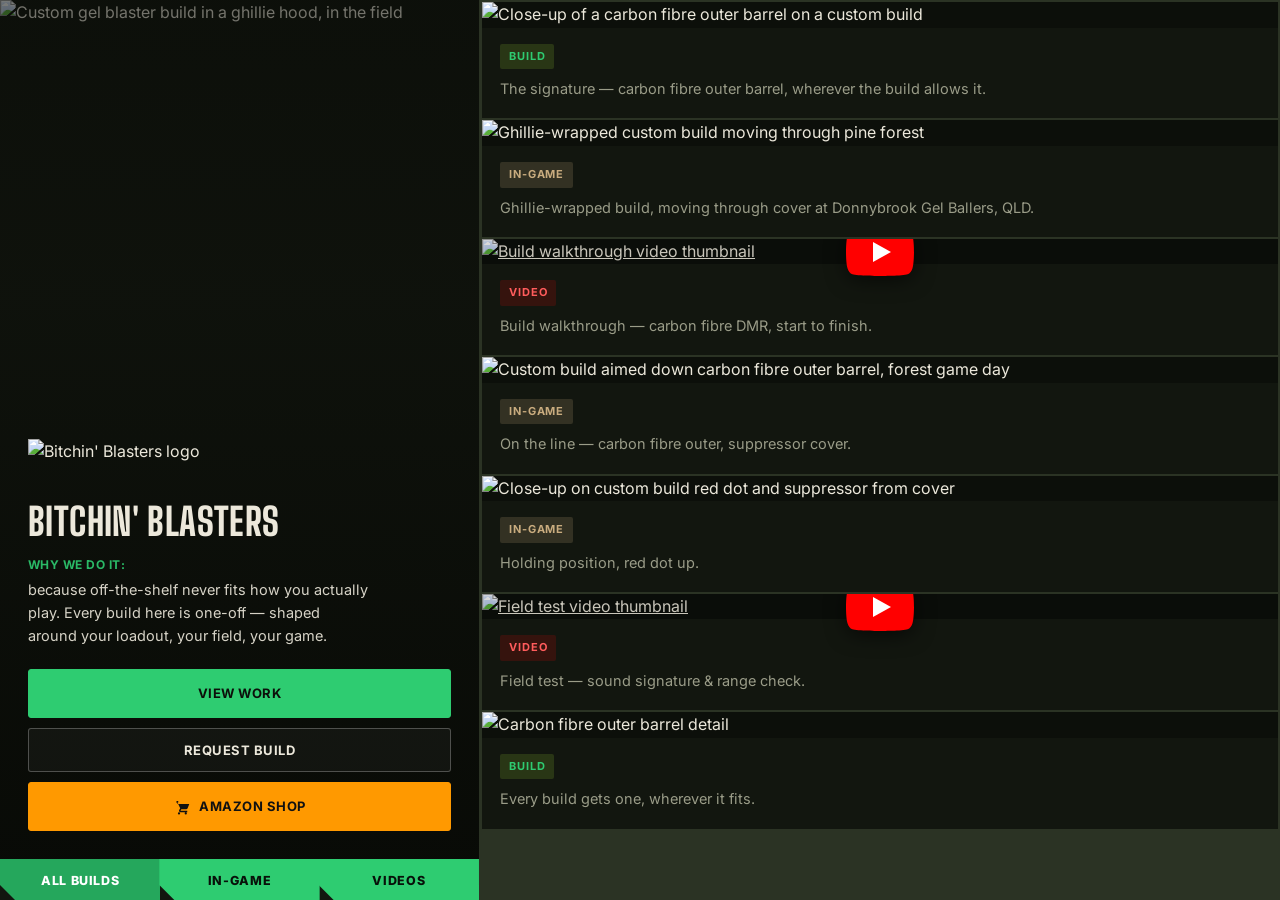
==== index.html @ 727acd62 "Initial commit: Bithchin' Blasters split-layout single-page site" ====
<!DOCTYPE html>
<html lang="en">
<head>
<meta charset="UTF-8">
<meta name="viewport" content="width=device-width, initial-scale=1.0">
<title>Bitchin' Blasters — Builds, In-Game &amp; Videos</title>
<meta name="description" content="Custom gel blaster builds, in-game shots, and videos from Bitchin' Blasters.">
<link rel="preconnect" href="https://fonts.googleapis.com">
<link rel="preconnect" href="https://fonts.gstatic.com" crossorigin>
<link href="https://fonts.googleapis.com/css2?family=Big+Shoulders+Display:wght@700;800&family=Inter:wght@400;500;600;700&display=swap" rel="stylesheet">
<link rel="stylesheet" href="styles.css">
</head>
<body>

<div class="app-shell">

  <!-- ===================== LEFT COLUMN (fixed/sticky) ===================== -->
  <aside class="hero-panel">

    <div class="hero-top">
      <img src="images/hero.jpg" alt="Custom gel blaster build in a ghillie hood, in the field" class="hero-bg">
      <div class="hero-overlay"></div>

      <div class="hero-content">
        <img src="images/logo.png" alt="Bitchin' Blasters logo" class="hero-logo">
        <h1>Bitchin' Blasters</h1>
        <p class="hero-blurb">
          <strong>Why we do it:</strong> because off-the-shelf never fits how you actually play.
          Every build here is one-off — shaped around your loadout, your field, your game.
        </p>

        <div class="hero-ctas">
          <a href="#feed" class="btn btn-primary" data-scroll="#feed">View Work</a>
          <button type="button" class="btn btn-outline" id="requestBuildBtn">Request Build</button>
          <a href="https://www.amazon.com.au/" target="_blank" rel="noopener" class="btn btn-amazon">
            <svg viewBox="0 0 24 24" class="icon-cart" aria-hidden="true">
              <path d="M7 4h-2l-1 2h2l3.6 7.59-1.35 2.44A2 2 0 0 0 10 19h9v-2h-9l1.1-2h6.45a2 2 0 0 0 1.8-1.1L21.7 8H6.21l-.94-2H7Zm1 15a1.5 1.5 0 1 0 .001 3.001A1.5 1.5 0 0 0 8 19Zm9 0a1.5 1.5 0 1 0 .001 3.001A1.5 1.5 0 0 0 17 19Z"/>
            </svg>
            Amazon Shop
          </a>
        </div>
      </div>
    </div>

    <!-- ===================== GREEN CATEGORY TAB "EARS" ===================== -->
    <nav class="tab-ears" aria-label="Filter content">
      <button class="tab-ear active" data-filter="all">All Builds</button>
      <button class="tab-ear" data-filter="in-game">In-Game</button>
      <button class="tab-ear" data-filter="video">Videos</button>
    </nav>

  </aside>

  <!-- ===================== RIGHT COLUMN (scrolling stream) ===================== -->
  <main class="feed-panel" id="feed">

    <article class="feed-card" data-category="build">
      <img src="images/build-detail-1.jpg" alt="Close-up of a carbon fibre outer barrel on a custom build" loading="lazy">
      <div class="feed-caption">
        <span class="feed-tag tag-build">Build</span>
        <p>The signature — carbon fibre outer barrel, wherever the build allows it.</p>
      </div>
    </article>

    <article class="feed-card" data-category="in-game">
      <img src="images/hero.jpg" alt="Ghillie-wrapped custom build moving through pine forest" loading="lazy">
      <div class="feed-caption">
        <span class="feed-tag tag-in-game">In-Game</span>
        <p>Ghillie-wrapped build, moving through cover at Donnybrook Gel Ballers, QLD.</p>
      </div>
    </article>

    <article class="feed-card video-card" data-category="video">
      <a href="https://www.youtube.com/@BitchinBlasters" target="_blank" rel="noopener" class="video-thumb-link">
        <img src="https://img.youtube.com/vi/REPLACE_VIDEO_ID_1/maxresdefault.jpg" alt="Build walkthrough video thumbnail" loading="lazy">
        <span class="play-overlay" aria-hidden="true">
          <svg viewBox="0 0 68 48"><path d="M66.5 7.7c-.8-2.9-2.6-5.2-4.9-6C57.1 0 34 0 34 0S10.9 0 6.4 1.7c-2.3.8-4.1 3.1-4.9 6C0 12.3 0 24 0 24s0 11.7 1.5 16.3c.8 2.9 2.6 5.2 4.9 6C10.9 48 34 48 34 48s23.1 0 27.6-1.7c2.3-.8 4.1-3.1 4.9-6C68 35.7 68 24 68 24s0-11.7-1.5-16.3z" fill="#ff0000"/><path d="M45 24 27 14v20z" fill="#fff"/></svg>
        </span>
      </a>
      <div class="feed-caption">
        <span class="feed-tag tag-video">Video</span>
        <p>Build walkthrough — carbon fibre DMR, start to finish.</p>
      </div>
    </article>

    <article class="feed-card" data-category="in-game">
      <img src="images/in-game-1.jpg" alt="Custom build aimed down carbon fibre outer barrel, forest game day" loading="lazy">
      <div class="feed-caption">
        <span class="feed-tag tag-in-game">In-Game</span>
        <p>On the line — carbon fibre outer, suppressor cover.</p>
      </div>
    </article>

    <article class="feed-card" data-category="in-game">
      <img src="images/in-game-2.jpg" alt="Close-up on custom build red dot and suppressor from cover" loading="lazy">
      <div class="feed-caption">
        <span class="feed-tag tag-in-game">In-Game</span>
        <p>Holding position, red dot up.</p>
      </div>
    </article>

    <article class="feed-card video-card" data-category="video">
      <a href="https://www.youtube.com/@BitchinBlasters" target="_blank" rel="noopener" class="video-thumb-link">
        <img src="https://img.youtube.com/vi/REPLACE_VIDEO_ID_2/maxresdefault.jpg" alt="Field test video thumbnail" loading="lazy">
        <span class="play-overlay" aria-hidden="true">
          <svg viewBox="0 0 68 48"><path d="M66.5 7.7c-.8-2.9-2.6-5.2-4.9-6C57.1 0 34 0 34 0S10.9 0 6.4 1.7c-2.3.8-4.1 3.1-4.9 6C0 12.3 0 24 0 24s0 11.7 1.5 16.3c.8 2.9 2.6 5.2 4.9 6C10.9 48 34 48 34 48s23.1 0 27.6-1.7c2.3-.8 4.1-3.1 4.9-6C68 35.7 68 24 68 24s0-11.7-1.5-16.3z" fill="#ff0000"/><path d="M45 24 27 14v20z" fill="#fff"/></svg>
        </span>
      </a>
      <div class="feed-caption">
        <span class="feed-tag tag-video">Video</span>
        <p>Field test — sound signature &amp; range check.</p>
      </div>
    </article>

    <article class="feed-card" data-category="build">
      <img src="images/build-detail-1.jpg" alt="Carbon fibre outer barrel detail" loading="lazy">
      <div class="feed-caption">
        <span class="feed-tag tag-build">Build</span>
        <p>Every build gets one, wherever it fits.</p>
      </div>
    </article>

  </main>

</div>

<!-- ===================== REQUEST BUILD MODAL ===================== -->
<div class="modal-overlay" id="requestModal">
  <div class="modal-box">
    <button class="modal-close" id="modalClose" aria-label="Close">&times;</button>
    <h2>Request a Build</h2>
    <p class="modal-sub">Tell me what you play, what you've got, and what you want it to do.</p>
    <div class="field">
      <label for="r-name">Name</label>
      <input type="text" id="r-name" placeholder="Your name">
    </div>
    <div class="field">
      <label for="r-contact">Email or phone</label>
      <input type="text" id="r-contact" placeholder="Best way to reach you">
    </div>
    <div class="field">
      <label for="r-type">What are you after?</label>
      <select id="r-type">
        <option>New build from scratch</option>
        <option>Upgrade my own blaster</option>
        <option>Not sure yet — just want to talk</option>
      </select>
    </div>
    <div class="field">
      <label for="r-message">Details</label>
      <textarea id="r-message" placeholder="What you play, what you've got, what you want it to do..."></textarea>
    </div>
    <button class="btn btn-primary btn-block" id="r-send">Email this request</button>
  </div>
</div>

<script src="script.js"></script>
</body>
</html>
---- styles.css ----
/* ===================== TOKENS ===================== */
:root{
  --ink:#0c0f0a;
  --panel:#12160f;
  --line:#2b3324;
  --text:#ece8db;
  --text-dim:#9a9c88;
  --lime:#2ecc71;
  --lime-dark:#25a75c;
  --amazon:#ff9900;
}

*{ box-sizing:border-box; margin:0; padding:0; }
html{ scroll-behavior:smooth; }
body{
  background:var(--ink);
  color:var(--text);
  font-family:'Inter', system-ui, sans-serif;
  line-height:1.6;
}
img{ max-width:100%; display:block; }
h1,h2{ font-family:'Big Shoulders Display', sans-serif; font-weight:800; text-transform:uppercase; letter-spacing:.01em; line-height:1; }
button, input, select, textarea{ font-family:inherit; font-size:inherit; color:inherit; }
a{ color:inherit; }

/* ===================== APP SHELL / SPLIT LAYOUT ===================== */
.app-shell{
  display:flex;
  min-height:100vh;
}

/* ---------- LEFT COLUMN (fixed/sticky) ---------- */
.hero-panel{
  width:38%;
  min-width:340px;
  max-width:480px;
  position:sticky;
  top:0;
  height:100vh;
  display:flex;
  flex-direction:column;
  background:var(--panel);
  border-right:1px solid var(--line);
}

.hero-top{
  position:relative;
  flex:1;
  display:flex;
  align-items:flex-end;
  overflow:hidden;
}
.hero-bg{
  position:absolute; inset:0; width:100%; height:100%; object-fit:cover;
  filter:saturate(.9) contrast(1.05);
}
.hero-overlay{
  position:absolute; inset:0;
  background:linear-gradient(180deg, rgba(8,10,6,.55) 0%, rgba(8,10,6,.35) 35%, rgba(8,10,6,.95) 100%);
}
.hero-content{
  position:relative; z-index:2;
  padding:32px 28px 28px;
  width:100%;
}
.hero-logo{ height:46px; width:auto; margin-bottom:18px; }
.hero-content h1{ font-size:clamp(28px,3.4vw,38px); margin-bottom:14px; }
.hero-blurb{ font-size:14.5px; color:var(--text); opacity:.9; margin-bottom:22px; max-width:38ch; }
.hero-blurb strong{ color:var(--lime); text-transform:uppercase; letter-spacing:.04em; font-size:12px; display:block; margin-bottom:4px; }

.hero-ctas{ display:flex; flex-direction:column; gap:10px; }
.btn{
  display:inline-flex; align-items:center; justify-content:center; gap:8px;
  padding:13px 18px; font-weight:700; font-size:13px; letter-spacing:.04em; text-transform:uppercase;
  border:1px solid var(--line); border-radius:3px; cursor:pointer; text-decoration:none;
  background:transparent; color:var(--text); transition:transform .15s ease, background .2s ease, border-color .2s ease;
}
.btn:hover{ transform:translateY(-1px); }
.btn-primary{ background:var(--lime); border-color:var(--lime); color:#0c0f0a; }
.btn-primary:hover{ background:#3fe085; }
.btn-outline{ background:rgba(255,255,255,.04); border-color:rgba(255,255,255,.25); }
.btn-outline:hover{ border-color:var(--lime); color:var(--lime); }
.btn-amazon{ background:var(--amazon); border-color:var(--amazon); color:#111; }
.btn-amazon:hover{ background:#ffab33; }
.btn-block{ width:100%; }
.icon-cart{ width:18px; height:18px; fill:currentColor; }

/* ---------- GREEN TAB "EARS" ---------- */
.tab-ears{
  display:flex;
  background:var(--panel);
}
.tab-ear{
  flex:1;
  background:var(--lime);
  color:#08110a;
  font-weight:800;
  font-size:12.5px;
  letter-spacing:.05em;
  text-transform:uppercase;
  border:none;
  padding:14px 10px 12px;
  cursor:pointer;
  clip-path: polygon(0 0, 100% 0, 100% 100%, 15px 100%, 0 calc(100% - 15px));
  transition:background .15s ease;
}
.tab-ear + .tab-ear{ margin-left:-1px; }
.tab-ear:hover{ background:#54e08c; }
.tab-ear.active{ background:var(--lime-dark); color:#fff; }

/* ---------- RIGHT COLUMN (scrolling stream) ---------- */
.feed-panel{
  flex:1;
  display:flex;
  flex-direction:column;
  gap:2px;
  background:var(--line);
  padding:2px;
}

.feed-card{
  position:relative;
  background:var(--ink);
  overflow:hidden;
}
.feed-card img{ width:100%; height:auto; display:block; }
.feed-card.hidden{ display:none; }

.feed-caption{
  padding:14px 18px 18px;
  background:var(--panel);
}
.feed-tag{
  display:inline-block;
  font-size:11px; font-weight:700; letter-spacing:.08em; text-transform:uppercase;
  padding:4px 9px; border-radius:2px; margin-bottom:8px;
}
.tag-build{ background:rgba(174,230,57,.15); color:var(--lime); }
.tag-in-game{ background:rgba(201,172,127,.18); color:#c9ac7f; }
.tag-video{ background:rgba(255,0,0,.15); color:#ff5c5c; }
.feed-caption p{ font-size:14.5px; color:var(--text-dim); }

/* ---------- VIDEO CARDS ---------- */
.video-thumb-link{
  position:relative;
  display:block;
}
.play-overlay{
  position:absolute; inset:0;
  display:flex; align-items:center; justify-content:center;
  background:rgba(0,0,0,.15);
  transition:background .2s ease;
}
.video-thumb-link:hover .play-overlay{ background:rgba(0,0,0,.35); }
.play-overlay svg{
  width:68px; height:48px;
  filter:drop-shadow(0 4px 10px rgba(0,0,0,.6));
  transition:transform .15s ease;
}
.video-thumb-link:hover .play-overlay svg{ transform:scale(1.08); }

/* ===================== REQUEST BUILD MODAL ===================== */
.modal-overlay{
  position:fixed; inset:0; z-index:200;
  background:rgba(0,0,0,.65);
  display:none;
  align-items:center; justify-content:center;
  padding:20px;
}
.modal-overlay.open{ display:flex; }
.modal-box{
  position:relative;
  background:var(--panel);
  border:1px solid var(--line);
  padding:34px;
  width:100%; max-width:440px;
  max-height:88vh; overflow-y:auto;
}
.modal-box h2{ font-size:26px; margin-bottom:8px; }
.modal-sub{ color:var(--text-dim); font-size:14px; margin-bottom:22px; }
.modal-close{
  position:absolute; top:14px; right:14px;
  background:none; border:none; color:var(--text-dim); font-size:26px; line-height:1; cursor:pointer;
}
.modal-close:hover{ color:var(--lime); }

.field{ margin-bottom:16px; }
.field label{ display:block; font-size:12px; font-weight:600; letter-spacing:.04em; text-transform:uppercase; color:var(--text-dim); margin-bottom:6px; }
.field input, .field select, .field textarea{
  width:100%; background:var(--ink); border:1px solid var(--line); color:var(--text);
  padding:11px 12px; border-radius:2px;
}
.field textarea{ min-height:90px; resize:vertical; }

/* ===================== RESPONSIVE ===================== */
@media (max-width: 900px){
  .app-shell{ flex-direction:column; }
  .hero-panel{
    position:static; width:100%; max-width:none; min-width:0; height:auto;
  }
  .hero-top{ min-height:70vh; }
  .feed-panel{ padding:2px; }
}

@media (max-width: 520px){
  .hero-content{ padding:24px 20px 20px; }
  .hero-content h1{ font-size:30px; }
  .tab-ear{ font-size:11px; padding:12px 6px 10px; }
}

@media (prefers-reduced-motion: reduce){
  html{ scroll-behavior:auto; }
  *{ transition:none !important; }
}
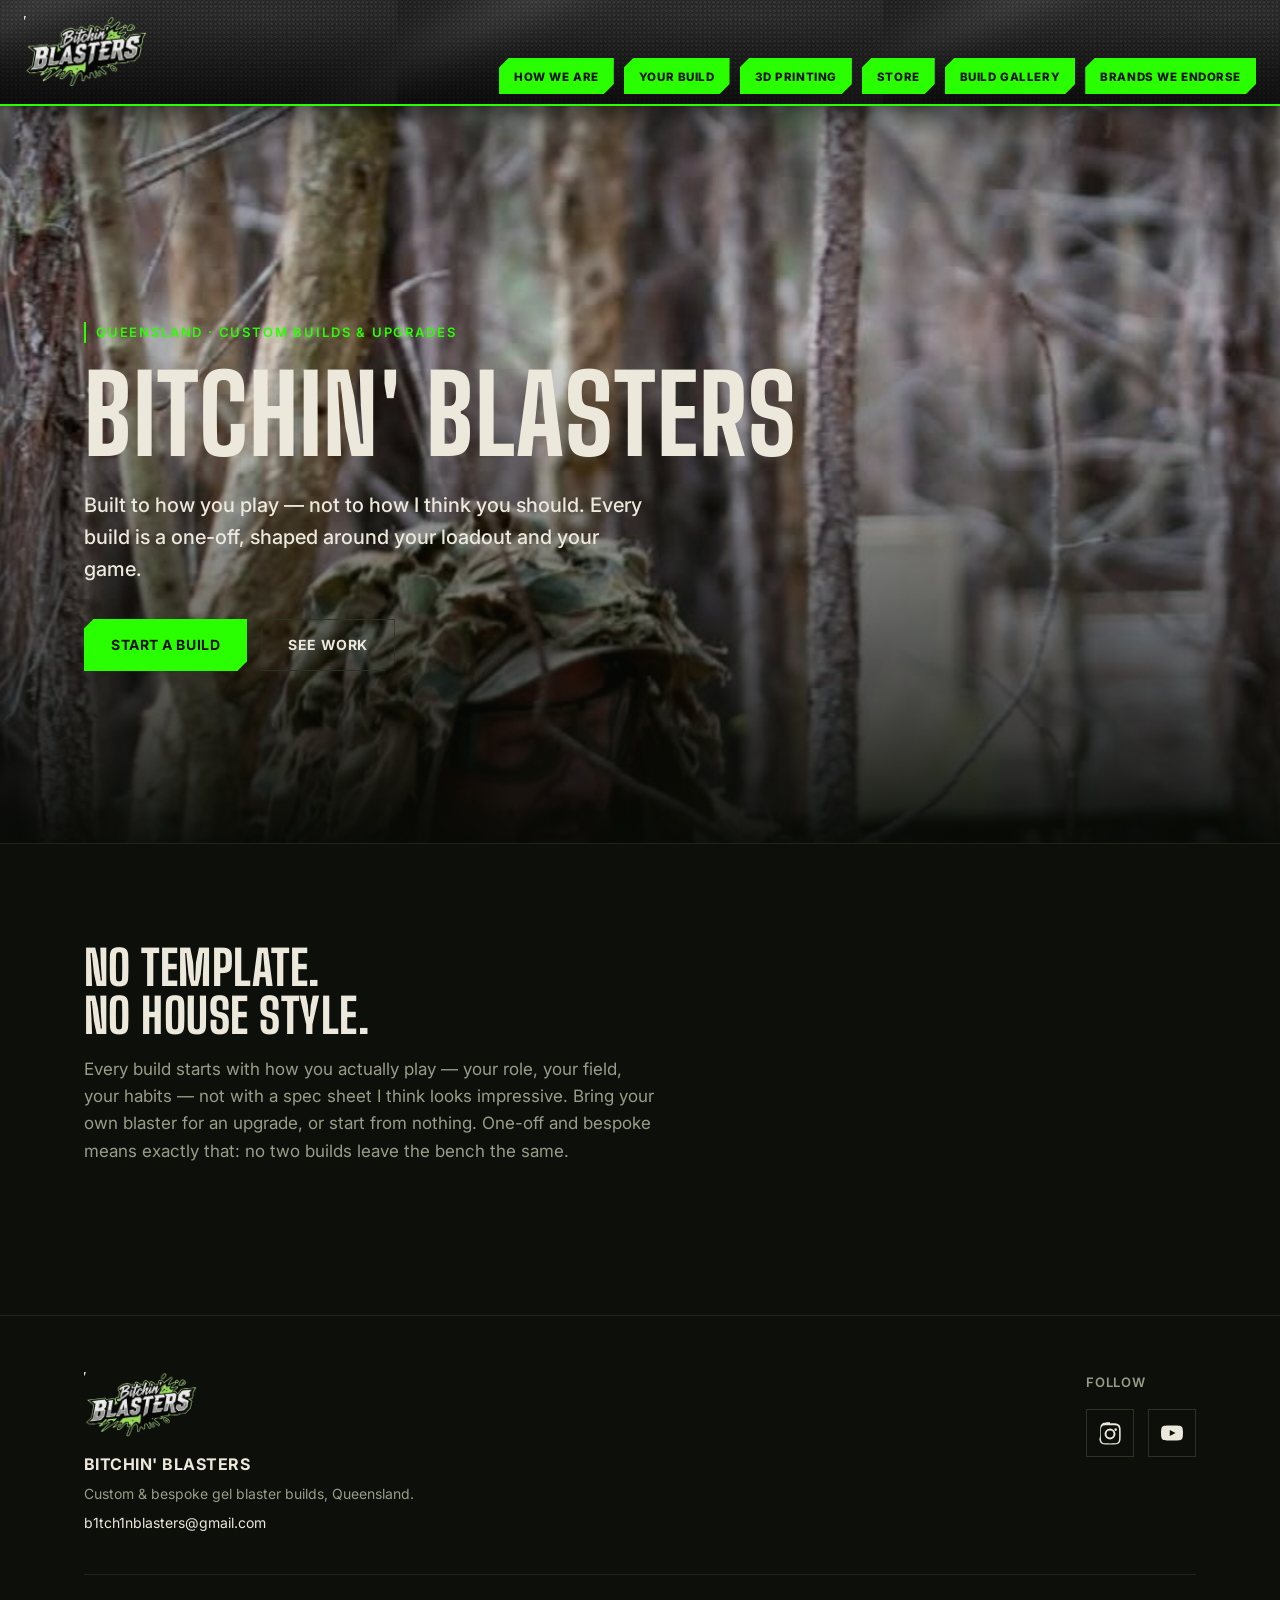
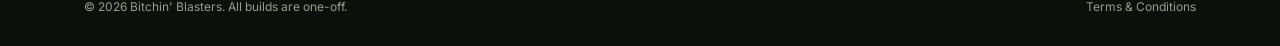
==== commit 91931987: "Update index.html Hero banner text update" ====
--- a/index.html
+++ b/index.html
@@ -3,157 +3,374 @@
 <head>
 <meta charset="UTF-8">
 <meta name="viewport" content="width=device-width, initial-scale=1.0">
-<title>Bitchin' Blasters — Builds, In-Game &amp; Videos</title>
-<meta name="description" content="Custom gel blaster builds, in-game shots, and videos from Bitchin' Blasters.">
+<title>Bitchin' Blasters — Custom Gel Blaster Builds, Queensland</title>
+<meta name="description" content="One-off custom gel blaster builds and upgrades, built to how you play.">
 <link rel="preconnect" href="https://fonts.googleapis.com">
 <link rel="preconnect" href="https://fonts.gstatic.com" crossorigin>
-<link href="https://fonts.googleapis.com/css2?family=Big+Shoulders+Display:wght@700;800&family=Inter:wght@400;500;600;700&display=swap" rel="stylesheet">
-<link rel="stylesheet" href="styles.css">
+<link href="https://fonts.googleapis.com/css2?family=Big+Shoulders+Display:wght@600;700;800&family=Inter:wght@400;500;600;700&display=swap" rel="stylesheet">
+<style>
+  :root{
+    --ink:#0c0f0a;
+    --panel:#12160f;
+    --line:#2b3324;
+    --line-soft:#1f2519;
+    --text:#ece8db;
+    --text-dim:#9a9c88;
+    --lime:#2AFF00;
+    --lime-dim:#1ecb00;
+    --tan:#c9ac7f;
+    --wrap: 1160px;
+    --nav-h: 104px;
+  }
+  *{box-sizing:border-box; margin:0; padding:0;}
+  html{scroll-behavior:smooth;}
+  body{
+    background:var(--ink); color:var(--text);
+    font-family:'Inter', system-ui, sans-serif; font-size:16px; line-height:1.6;
+    -webkit-font-smoothing:antialiased;
+  }
+  img{max-width:100%; display:block;}
+  a{color:inherit; text-decoration:none;}
+  ul{list-style:none;}
+  button, input, select, textarea{font-family:inherit; font-size:inherit; color:inherit;}
+  h1,h2,h3,.display{
+    font-family:'Big Shoulders Display', sans-serif; font-weight:800;
+    letter-spacing:0.01em; line-height:1; text-transform:uppercase;
+  }
+  .wrap{max-width:var(--wrap); margin:0 auto; padding:0 24px;}
+  :focus-visible{ outline:2px solid var(--lime); outline-offset:3px; }
+
+  /* ---------- NAV (carbon banner + tile mega-menu) ---------- */
+  header.nav{
+    position:sticky; top:0; z-index:100;
+    min-height:var(--nav-h);
+    background-color:#0a0a0a;
+    background-image:
+      linear-gradient(180deg, rgba(0,0,0,0.1), rgba(0,0,0,0.5)),
+      url('[data-uri]');
+    background-size:auto 100%;
+    background-repeat:repeat-x;
+    background-position:center;
+    border-bottom:2px solid var(--lime);
+    box-shadow:0 6px 24px rgba(0,0,0,0.55);
+  }
+  .nav-wrap{
+    display:flex; align-items:center; justify-content:space-between;
+    min-height:var(--nav-h); gap:20px; flex-wrap:wrap; padding:10px 24px;
+  }
+  .brand{ display:flex; align-items:center; }
+  .brand-logo{ height:72px; width:auto; display:block; }
+
+  .nav-tiles{ display:flex; align-items:flex-end; gap:10px; align-self:flex-end; flex-wrap:wrap; justify-content:flex-end; }
+  .nav-tile{ position:relative; }
+  .tile-label{
+    display:block; white-space:nowrap;
+    background:var(--lime); color:#08110a;
+    font-weight:800; font-size:11.5px; letter-spacing:.05em; text-transform:uppercase;
+    padding:10px 15px 8px;
+    clip-path: polygon(10px 0, 100% 0, 100% calc(100% - 10px), calc(100% - 10px) 100%, 0 100%, 0 10px);
+    box-shadow:0 6px 14px rgba(0,0,0,.5);
+    transition: transform .18s ease, background .18s ease;
+  }
+  .tile-label:hover, .tile-label.current{ background:#5dff3d; }
+  .nav-tile:hover .tile-label{ transform:translateY(-6px); }
+  .tile-sub{
+    position:absolute; top:100%; right:0; min-width:220px; margin-top:6px;
+    background:var(--panel); border:1px solid var(--line); padding:8px;
+    opacity:0; visibility:hidden; transform:translateY(-6px);
+    transition:opacity .18s ease, transform .18s ease, visibility .18s;
+    z-index:50;
+  }
+  .nav-tile:hover .tile-sub{ opacity:1; visibility:visible; transform:translateY(0); }
+  .tile-sub a{ display:block; padding:10px 12px; font-size:13px; color:var(--text-dim); }
+  .tile-sub a:hover{ color:var(--lime); background:rgba(42,255,0,.08); }
+
+  /* ---------- BUTTONS ---------- */
+  .btn{
+    display:inline-flex; align-items:center; gap:8px; padding:14px 26px;
+    font-weight:700; font-size:14px; letter-spacing:0.04em; text-transform:uppercase;
+    border:1px solid var(--line); cursor:pointer; background:transparent; color:var(--text);
+    clip-path: polygon(10px 0, 100% 0, 100% calc(100% - 10px), calc(100% - 10px) 100%, 0 100%, 0 10px);
+    transition:transform .15s ease, background .2s ease, border-color .2s ease;
+  }
+  .btn:hover{ transform:translateY(-1px); border-color:var(--lime); }
+  .btn.primary{ background:var(--lime); color:#0c0f0a; border-color:var(--lime); }
+  .btn.primary:hover{ background:#5dff3d; }
+  .btn.block{ width:100%; justify-content:center; }
+  .btn:disabled{ opacity:0.45; cursor:not-allowed; transform:none; }
+
+  /* ---------- HERO (home only) ---------- */
+  .hero{ position:relative; min-height:82svh; display:flex; align-items:flex-end; background:#000; overflow:hidden; }
+  .hero img{ position:absolute; inset:0; width:100%; height:100%; object-fit:cover; object-position:30% 20%; filter:saturate(0.9) contrast(1.05); }
+  .hero::after{ content:""; position:absolute; inset:0;
+    background:linear-gradient(180deg, rgba(8,10,6,0.4) 0%, rgba(8,10,6,0.15) 30%, rgba(8,10,6,0.55) 68%, rgba(8,10,6,0.96) 100%); }
+  .hero-content{ position:relative; z-index:2; padding:0 24px 72px; max-width:var(--wrap); margin:0 auto; width:100%; }
+  .hero-content .kicker{ display:inline-block; color:var(--lime); font-weight:600; font-size:13px; letter-spacing:0.14em; text-transform:uppercase; margin-bottom:18px; border-left:2px solid var(--lime); padding-left:10px; }
+  .hero-content h1{ font-size:clamp(46px, 9vw, 108px); max-width:14ch; }
+  .hero-content .tagline{ margin-top:20px; font-size:clamp(16px,2.2vw,20px); color:var(--text); max-width:44ch; font-weight:500; }
+  .hero-actions{ display:flex; flex-wrap:wrap; gap:14px; margin-top:34px; }
+
+  /* ---------- PAGE BANNER (sub-pages) ---------- */
+  .page-banner{ position:relative; min-height:260px; display:flex; align-items:center; overflow:hidden; background:#000; }
+  .page-banner img{ position:absolute; inset:0; width:100%; height:100%; object-fit:cover; filter:saturate(0.85) contrast(1.05); }
+  .page-banner::after{ content:""; position:absolute; inset:0; background:linear-gradient(100deg, rgba(8,10,6,0.92) 10%, rgba(8,10,6,0.55) 55%, rgba(8,10,6,0.35) 100%); }
+  .page-banner-content{ position:relative; z-index:2; padding:56px 24px; max-width:var(--wrap); margin:0 auto; width:100%; }
+  .page-banner-content .kicker{ display:inline-block; color:var(--lime); font-weight:600; font-size:12px; letter-spacing:0.14em; text-transform:uppercase; margin-bottom:14px; border-left:2px solid var(--lime); padding-left:10px; }
+  .page-banner-content h1{ font-size:clamp(34px,6vw,60px); }
+  .page-banner-content p{ margin-top:14px; color:var(--text); opacity:.85; max-width:48ch; font-size:16px; }
+
+  /* ---------- SECTION SCAFFOLD ---------- */
+  section{ padding:100px 0; border-bottom:1px solid var(--line-soft); }
+  section.tight{ padding:70px 0; }
+  section:last-of-type{ border-bottom:none; }
+  .section-head{ max-width:640px; margin-bottom:50px; }
+  .section-head h2{ font-size:clamp(30px,5vw,48px); }
+  .section-head .kicker{ display:block; color:var(--lime); font-weight:600; font-size:12.5px; letter-spacing:.12em; text-transform:uppercase; margin-bottom:10px; }
+  .section-head p{ color:var(--text-dim); margin-top:16px; font-size:17px; max-width:52ch; }
+
+  /* ---------- TEXT + CARDS (equal-height split) ---------- */
+  .split{ display:grid; grid-template-columns: 1.1fr 0.9fr; gap:64px; align-items:stretch; }
+  .split .copy p{ color:var(--text-dim); font-size:17px; margin-bottom:18px; max-width:52ch; }
+  .split .copy p strong{ color:var(--text); font-weight:600; }
+  .card-stack{ display:flex; flex-direction:column; gap:16px; height:100%; }
+  .promise{
+    flex:1; display:flex; flex-direction:column; justify-content:center;
+    border:1px solid var(--line); padding:28px; background:var(--panel);
+    clip-path: polygon(14px 0, 100% 0, 100% calc(100% - 14px), calc(100% - 14px) 100%, 0 100%, 0 14px);
+  }
+  .promise .num{ color:var(--lime); font-weight:700; font-size:13px; letter-spacing:.08em; }
+  .promise h3{ font-size:24px; margin:10px 0 12px; text-transform:none; font-weight:700; letter-spacing:0; }
+  .promise p{ color:var(--text-dim); font-size:15px; }
+
+  /* ---------- SIGNATURE BAND ---------- */
+  .signature{ position:relative; padding:0; border-bottom:1px solid var(--line-soft); }
+  .signature-inner{ position:relative; min-height:420px; display:flex; align-items:center; }
+  .signature img{ position:absolute; inset:0; width:100%; height:100%; object-fit:cover; object-position:60% 55%; }
+  .signature::after{ content:""; position:absolute; inset:0; background:linear-gradient(90deg, rgba(8,10,6,0.94) 0%, rgba(8,10,6,0.72) 32%, rgba(8,10,6,0.15) 62%, rgba(8,10,6,0.35) 100%); }
+  .signature-text{ position:relative; z-index:2; padding:60px 24px; margin:0 auto; width:100%; max-width:var(--wrap); }
+  .signature-text .tag{ color:var(--tan); font-weight:600; font-size:13px; letter-spacing:.12em; text-transform:uppercase; }
+  .signature-text h2{ font-size:clamp(28px,4vw,44px); margin:14px 0 16px; max-width:12ch; }
+  .signature-text p{ color:var(--text); opacity:0.85; max-width:38ch; font-size:16px; }
+
+  /* ---------- GALLERY ---------- */
+  .gallery-grid{ display:grid; grid-template-columns: repeat(3, 1fr); gap:2px; background:var(--line-soft); }
+  .gallery-item{ position:relative; overflow:hidden; aspect-ratio: 3/4; background:#000; }
+  .gallery-item.wide{ aspect-ratio:16/10; grid-column:span 3; }
+  .gallery-item img{ width:100%; height:100%; object-fit:cover; transition:transform .5s ease; }
+  .gallery-item:hover img{ transform:scale(1.05); }
+  .gallery-cap{ position:absolute; left:0; right:0; bottom:0; padding:16px;
+    background:linear-gradient(0deg, rgba(0,0,0,0.75), transparent); font-size:13px; color:var(--text-dim);
+    opacity:0; transition:opacity .25s ease; }
+  .gallery-item:hover .gallery-cap{ opacity:1; }
+  .gallery-credit{ margin-top:18px; font-size:13px; color:var(--text-dim); }
+
+  .video-grid{ display:grid; grid-template-columns:repeat(2,1fr); gap:2px; background:var(--line-soft); }
+  .video-card{ position:relative; background:var(--ink); overflow:hidden; }
+  .video-thumb-link{ position:relative; display:block; }
+  .video-thumb-link img{ width:100%; display:block; }
+  .play-overlay{ position:absolute; inset:0; display:flex; align-items:center; justify-content:center; background:rgba(0,0,0,.15); transition:background .2s ease; }
+  .video-thumb-link:hover .play-overlay{ background:rgba(0,0,0,.35); }
+  .play-overlay svg{ width:60px; height:42px; filter:drop-shadow(0 4px 10px rgba(0,0,0,.6)); transition:transform .15s ease; }
+  .video-thumb-link:hover .play-overlay svg{ transform:scale(1.08); }
+  .video-caption{ padding:16px 18px; background:var(--panel); font-size:14px; color:var(--text-dim); }
+
+  /* ---------- CARDS (2/3 up, generic) ---------- */
+  .card-row{ display:grid; gap:24px; align-items:stretch; }
+  .card-row.cols-2{ grid-template-columns:repeat(2,1fr); }
+  .card-row.cols-3{ grid-template-columns:repeat(3,1fr); }
+  .info-card{ display:flex; flex-direction:column; border:1px solid var(--line); background:var(--panel); padding:32px;
+    clip-path: polygon(14px 0, 100% 0, 100% calc(100% - 14px), calc(100% - 14px) 100%, 0 100%, 0 14px); }
+  .info-card .status{ font-size:12px; font-weight:700; letter-spacing:.1em; text-transform:uppercase; color:var(--lime); }
+  .info-card h3{ font-size:22px; margin:10px 0 12px; text-transform:none; font-weight:700; letter-spacing:0; }
+  .info-card p{ color:var(--text-dim); font-size:15px; margin-bottom:20px; flex:1; }
+
+  .stl-links{ display:grid; grid-template-columns:repeat(4, 1fr); gap:14px; margin-top:32px; }
+  .stl-link{ border:1px solid var(--line); background:var(--ink); padding:20px; display:flex; flex-direction:column; gap:6px;
+    transition:border-color .15s ease, transform .15s ease; }
+  .stl-link:hover{ border-color:var(--lime); transform:translateY(-2px); }
+  .stl-link .name{ font-family:'Big Shoulders Display'; font-weight:700; font-size:18px; text-transform:uppercase; }
+  .stl-link .desc{ font-size:13px; color:var(--text-dim); }
+
+  /* ---------- FORMS ---------- */
+  .field{ margin-bottom:20px; }
+  .field label{ display:block; font-size:13px; font-weight:600; letter-spacing:.04em; text-transform:uppercase; color:var(--text-dim); margin-bottom:8px; }
+  .field input, .field select, .field textarea{ width:100%; background:var(--ink); border:1px solid var(--line); color:var(--text); padding:12px 14px; border-radius:2px; }
+  .field textarea{ min-height:110px; resize:vertical; }
+  .field-row{ display:grid; grid-template-columns:1fr 1fr; gap:20px; }
+  .form-panel{ border:1px solid var(--line); padding:40px; background:var(--panel); max-width:640px; }
+  .choice-grid{ display:grid; grid-template-columns:repeat(auto-fit, minmax(190px,1fr)); gap:10px; margin-bottom:8px; }
+  .choice{ border:1px solid var(--line); padding:14px 16px; cursor:pointer; font-size:14px; background:var(--ink);
+    transition:border-color .15s ease, background .15s ease; user-select:none; }
+  .choice:hover{ border-color:var(--tan); }
+  .choice.selected{ border-color:var(--lime); background:rgba(42,255,0,.08); color:var(--text); }
+  .choice input{ display:none; }
+  .step{ margin-bottom:30px; }
+  .step-label{ display:flex; align-items:baseline; gap:10px; margin-bottom:14px; }
+  .step-label .n{ color:var(--lime); font-family:'Big Shoulders Display'; font-weight:800; font-size:22px; }
+  .step-label h4{ font-size:14px; letter-spacing:.05em; text-transform:uppercase; color:var(--text); font-weight:700; }
+
+  /* ---------- SHOP / GENERIC BANNER ---------- */
+  .promo-banner{ border:1px solid var(--line); background:var(--panel); padding:48px;
+    display:flex; justify-content:space-between; align-items:center; gap:32px; flex-wrap:wrap;
+    clip-path: polygon(18px 0, 100% 0, 100% calc(100% - 18px), calc(100% - 18px) 100%, 0 100%, 0 18px); }
+  .promo-banner h3{ font-size:26px; margin-bottom:10px; text-transform:none; letter-spacing:0; }
+  .promo-banner p{ color:var(--text-dim); max-width:46ch; }
+  .placeholder-note{ margin-top:14px; font-size:12.5px; color:var(--tan); font-style:italic; }
+
+  /* ---------- FOOTER ---------- */
+  footer{ padding:56px 0 30px; border-top:1px solid var(--line-soft); }
+  .foot-top{ display:flex; justify-content:space-between; gap:40px; flex-wrap:wrap; margin-bottom:34px; align-items:flex-start; }
+  .foot-brand-logo{ height:66px; width:auto; margin-bottom:14px; }
+  .foot-contact p{ font-size:14px; color:var(--text-dim); margin-bottom:6px; }
+  .foot-contact a{ color:var(--text); }
+  .foot-social{ display:flex; gap:14px; margin-top:16px; }
+  .foot-social a{ width:48px; height:48px; border:1px solid var(--line); display:flex; align-items:center; justify-content:center; }
+  .foot-social a:hover{ border-color:var(--lime); color:var(--lime); }
+  .foot-social svg{ width:24px; height:24px; fill:currentColor; }
+  .foot-bottom{ display:flex; justify-content:space-between; gap:16px; flex-wrap:wrap; font-size:12px; color:var(--text-dim);
+    border-top:1px solid var(--line-soft); padding-top:22px; }
+  .foot-bottom a{ color:var(--text-dim); }
+  .foot-bottom a:hover{ color:var(--lime); }
+
+  /* ---------- BACK TO TOP ---------- */
+  .totop{ position:fixed; right:22px; bottom:22px; z-index:90; width:44px; height:44px; border:1px solid var(--line);
+    background:var(--panel); color:var(--text); display:flex; align-items:center; justify-content:center;
+    opacity:0; pointer-events:none; transition:opacity .25s ease; cursor:pointer; }
+  .totop.show{ opacity:1; pointer-events:auto; }
+  .totop:hover{ border-color:var(--lime); color:var(--lime); }
+
+  /* ---------- RESPONSIVE ---------- */
+  @media (max-width: 900px){
+    :root{ --nav-h:auto; }
+    .nav-wrap{ justify-content:center; padding:16px 20px; }
+    .brand{ width:100%; justify-content:center; margin-bottom:6px; }
+    .nav-tiles{ width:100%; justify-content:center; align-self:auto; }
+    .tile-label{ font-size:10.5px; padding:9px 11px 8px; }
+    .split{ grid-template-columns:1fr; }
+    .field-row{ grid-template-columns:1fr; }
+    .gallery-grid{ grid-template-columns:1fr 1fr; }
+    .video-grid{ grid-template-columns:1fr; }
+    .card-row.cols-2, .card-row.cols-3{ grid-template-columns:1fr; }
+    .stl-links{ grid-template-columns:1fr 1fr; }
+    section{ padding:70px 0; }
+    .form-panel{ padding:26px; }
+    .promo-banner{ padding:32px; }
+  }
+  @media (prefers-reduced-motion: reduce){ html{ scroll-behavior:auto; } *{ transition:none !important; } }
+</style>
 </head>
 <body>
-
-<div class="app-shell">
-
-  <!-- ===================== LEFT COLUMN (fixed/sticky) ===================== -->
-  <aside class="hero-panel">
-
-    <div class="hero-top">
-      <img src="images/hero.jpg" alt="Custom gel blaster build in a ghillie hood, in the field" class="hero-bg">
-      <div class="hero-overlay"></div>
-
-      <div class="hero-content">
-        <img src="images/logo.png" alt="Bitchin' Blasters logo" class="hero-logo">
-        <h1>Bitchin' Blasters</h1>
-        <p class="hero-blurb">
-          <strong>Why we do it:</strong> because off-the-shelf never fits how you actually play.
-          Every build here is one-off — shaped around your loadout, your field, your game.
-        </p>
-
-        <div class="hero-ctas">
-          <a href="#feed" class="btn btn-primary" data-scroll="#feed">View Work</a>
-          <button type="button" class="btn btn-outline" id="requestBuildBtn">Request Build</button>
-          <a href="https://www.amazon.com.au/" target="_blank" rel="noopener" class="btn btn-amazon">
-            <svg viewBox="0 0 24 24" class="icon-cart" aria-hidden="true">
-              <path d="M7 4h-2l-1 2h2l3.6 7.59-1.35 2.44A2 2 0 0 0 10 19h9v-2h-9l1.1-2h6.45a2 2 0 0 0 1.8-1.1L21.7 8H6.21l-.94-2H7Zm1 15a1.5 1.5 0 1 0 .001 3.001A1.5 1.5 0 0 0 8 19Zm9 0a1.5 1.5 0 1 0 .001 3.001A1.5 1.5 0 0 0 17 19Z"/>
-            </svg>
-            Amazon Shop
-          </a>
+<header class="nav">
+  <div class="nav-wrap">
+    <a href="index.html" class="brand"><img src="[data-uri]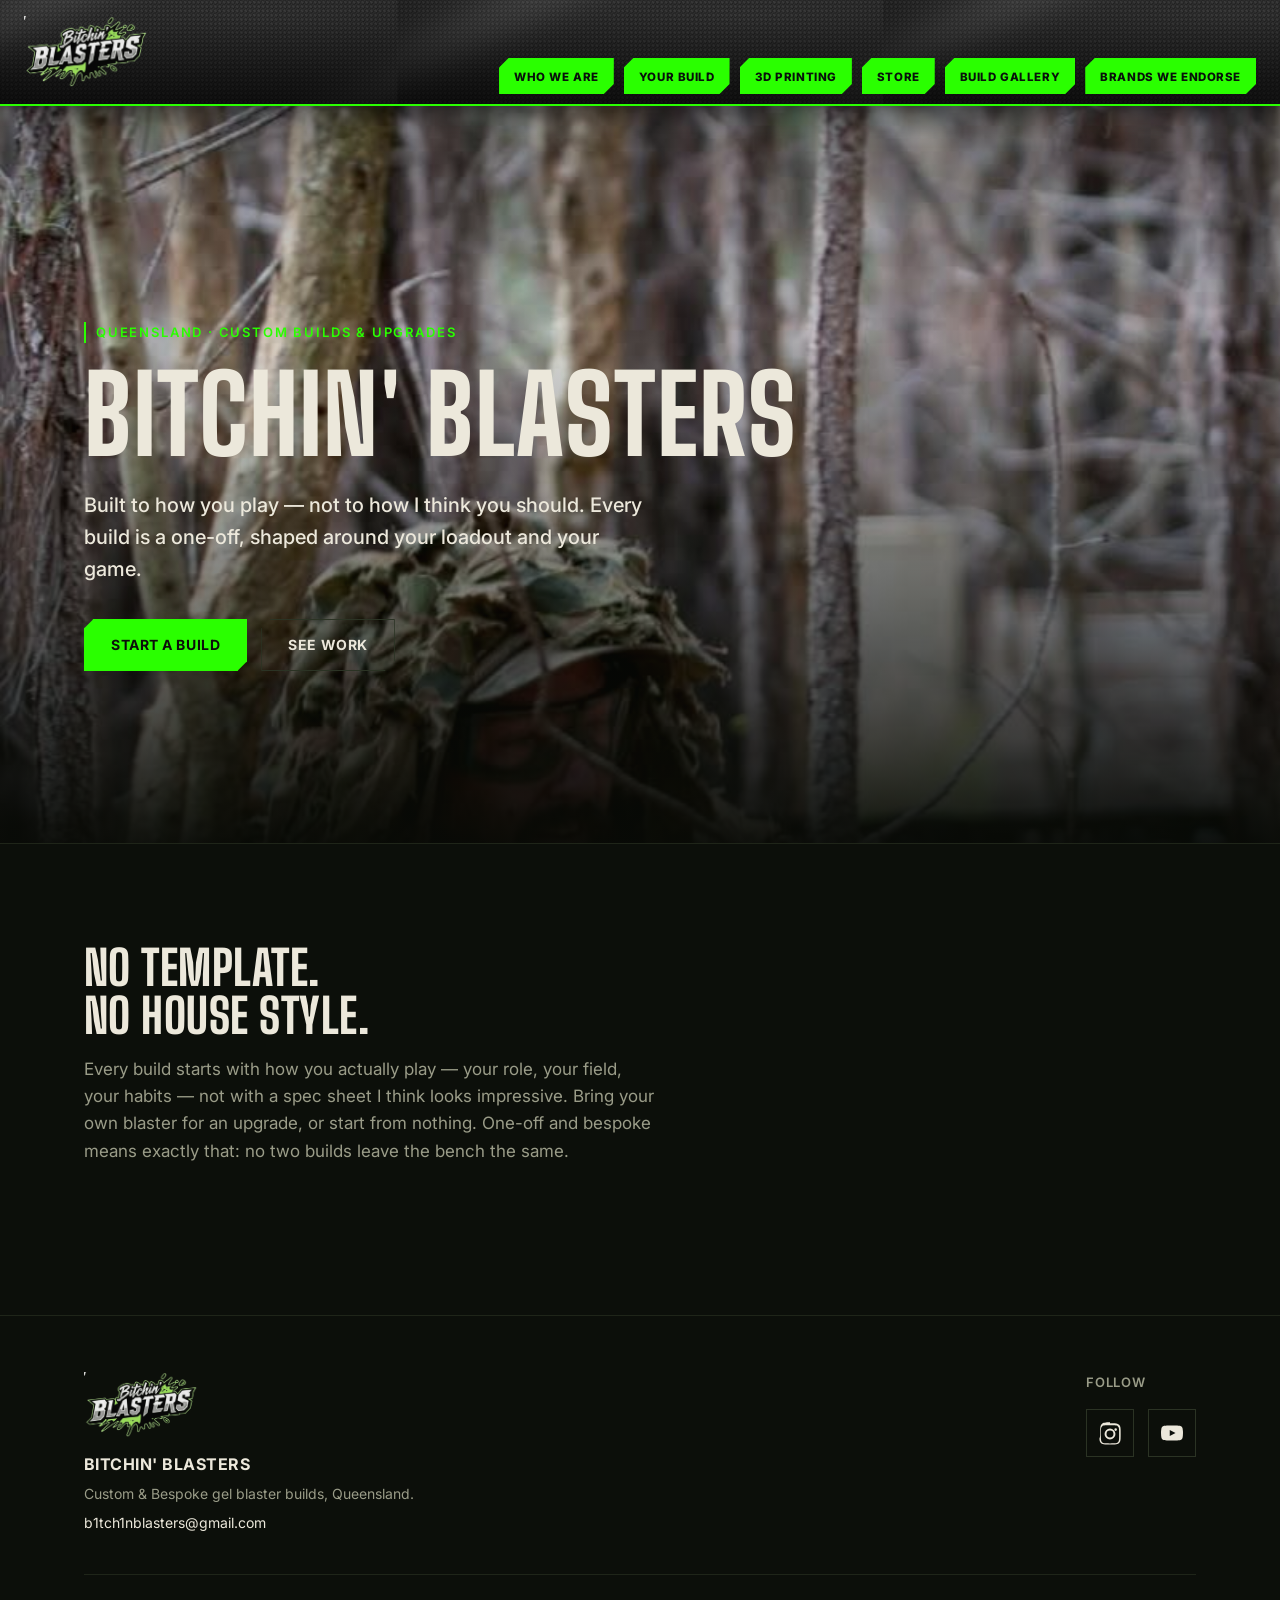
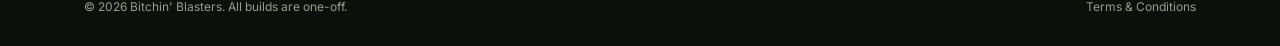
==== commit 40fbc5c5: "Update index.html Corrected Spelling issue" ====
--- a/index.html
+++ b/index.html
@@ -265,7 +265,7 @@
     <a href="index.html" class="brand"><img src="[data-uri]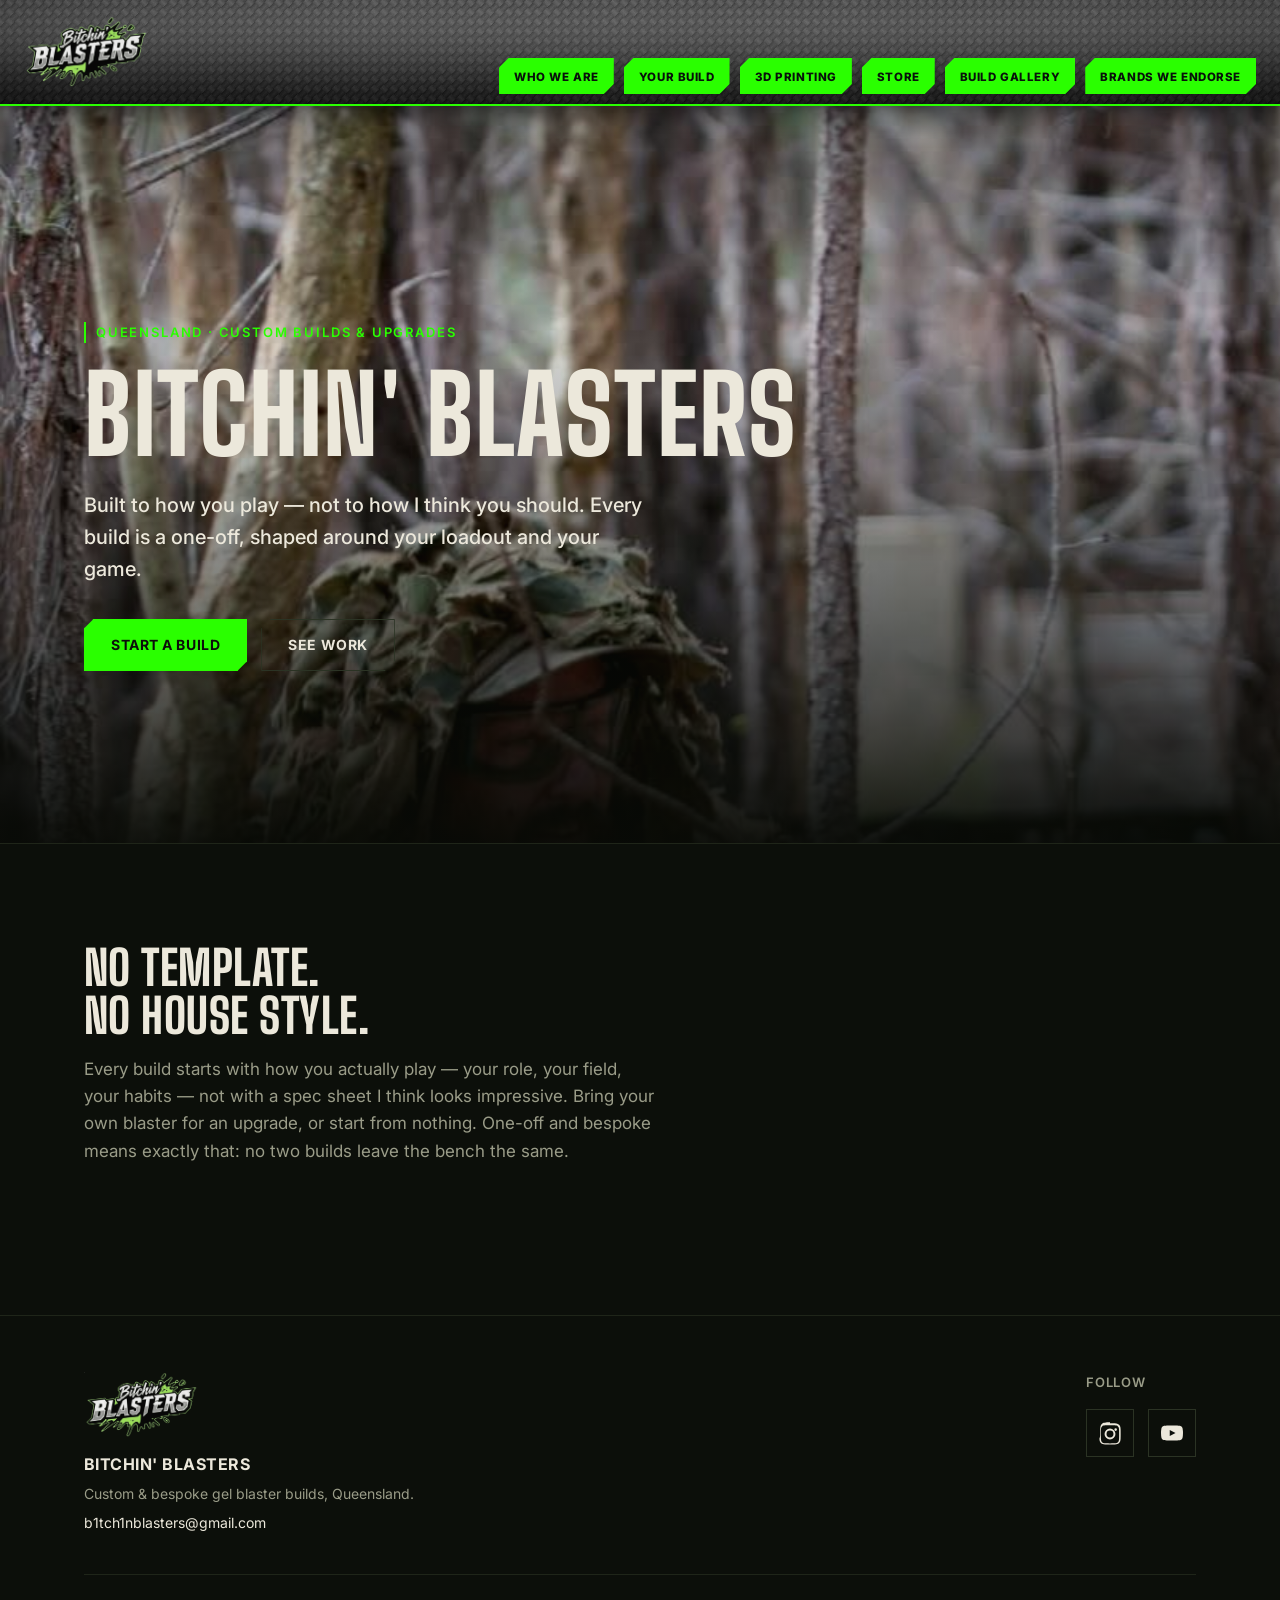
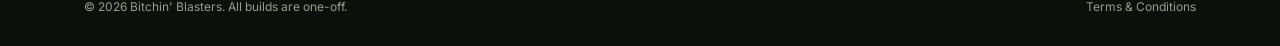
==== commit 8deb7fec: "Restructure Who We Are page, add Formspree coming soon page, fix typos - Rename how-we-are.html to w" ====
--- a/index.html
+++ b/index.html
@@ -4,7 +4,7 @@
 <meta charset="UTF-8">
 <meta name="viewport" content="width=device-width, initial-scale=1.0">
 <title>Bitchin' Blasters — Custom Gel Blaster Builds, Queensland</title>
-<meta name="description" content="One-off custom gel blaster builds and upgrades, built to how you play.">
+<meta name="description" content="One-off custom gel blaster builds and upgrades, built to how you play. Queensland-based.">
 <link rel="preconnect" href="https://fonts.googleapis.com">
 <link rel="preconnect" href="https://fonts.gstatic.com" crossorigin>
 <link href="https://fonts.googleapis.com/css2?family=Big+Shoulders+Display:wght@600;700;800&family=Inter:wght@400;500;600;700&display=swap" rel="stylesheet">
@@ -47,9 +47,9 @@
     background-color:#0a0a0a;
     background-image:
       linear-gradient(180deg, rgba(0,0,0,0.1), rgba(0,0,0,0.5)),
-      url('[data-uri]');
-    background-size:auto 100%;
-    background-repeat:repeat-x;
+      url('[data-uri]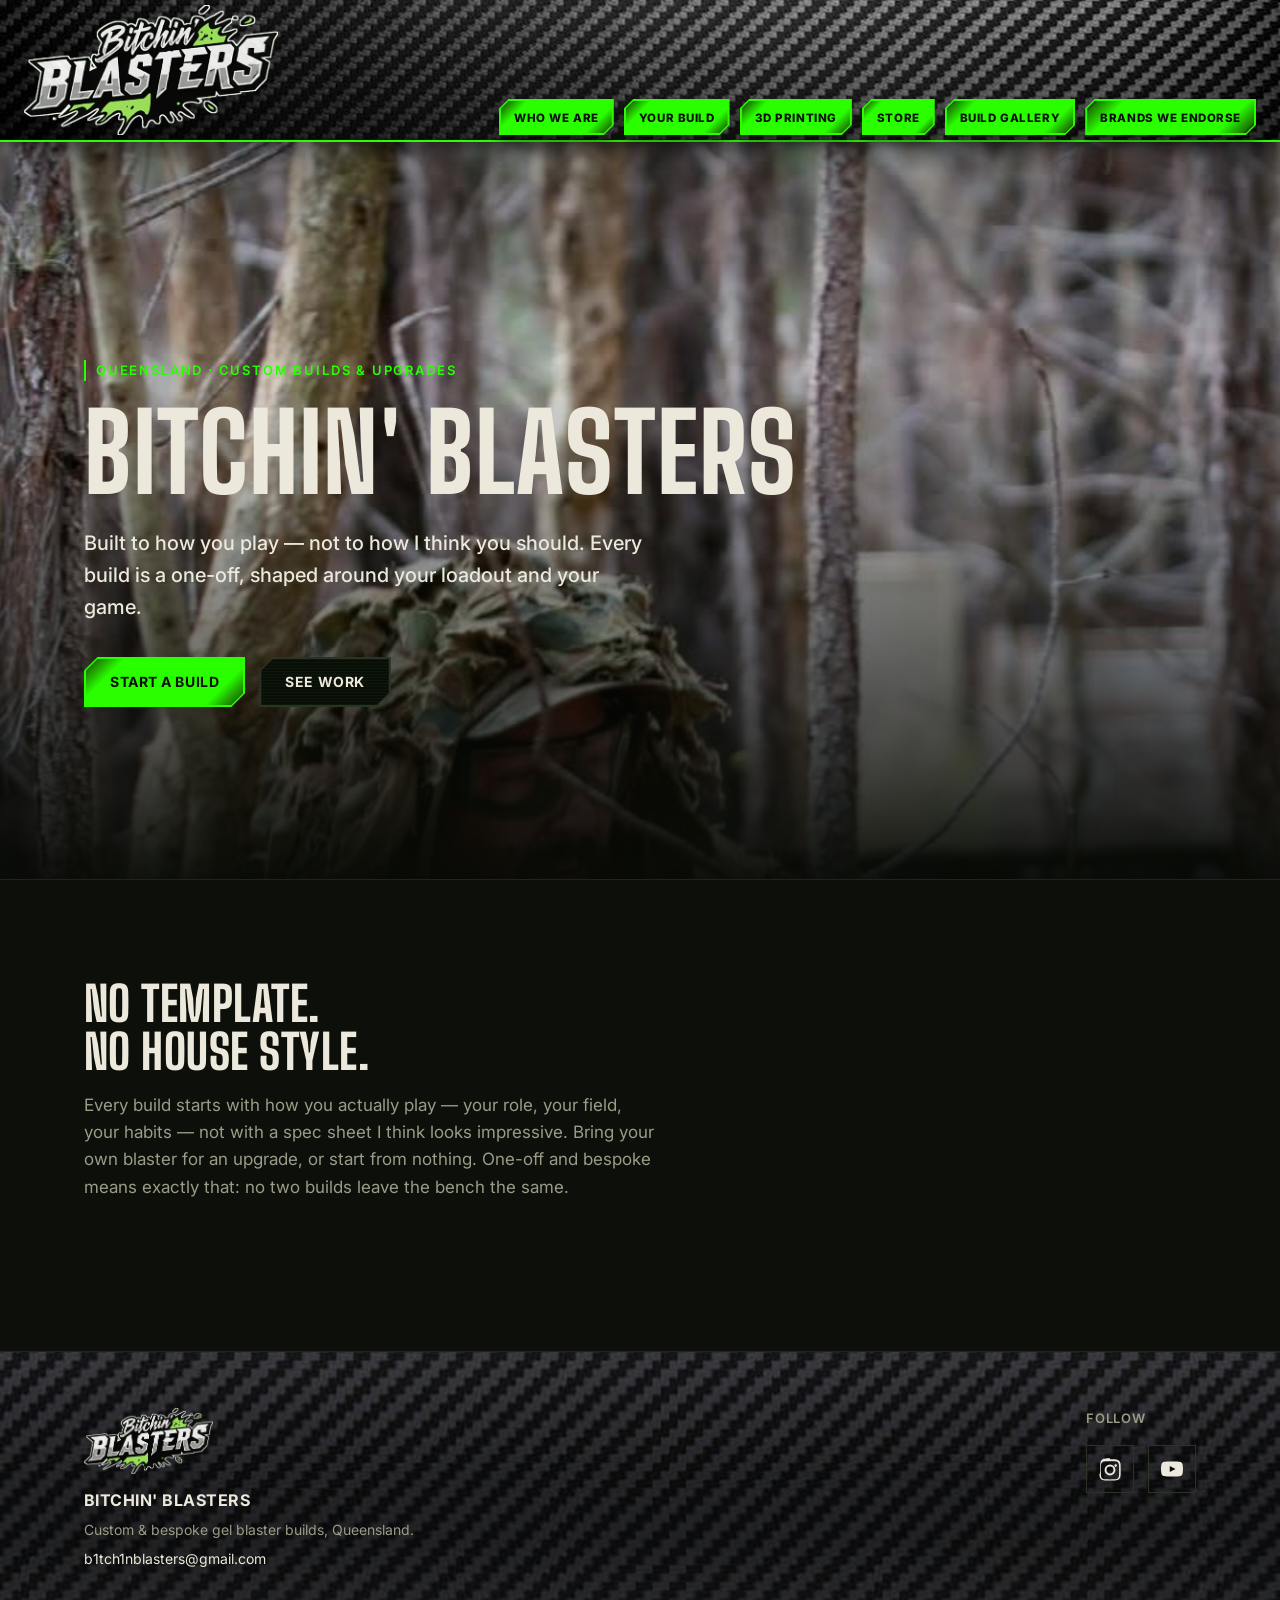
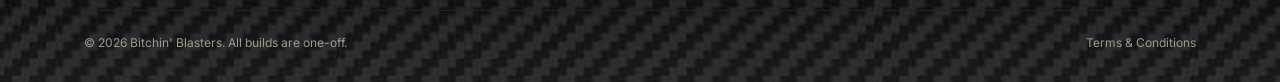
==== commit e7abc555: "Button Animation Button animation corrected and made consistent across whole site" ====
--- a/index.html
+++ b/index.html
@@ -47,7 +47,7 @@
     background-color:#0a0a0a;
     background-image:
       linear-gradient(180deg, rgba(0,0,0,0.1), rgba(0,0,0,0.5)),
-      url('[data-uri]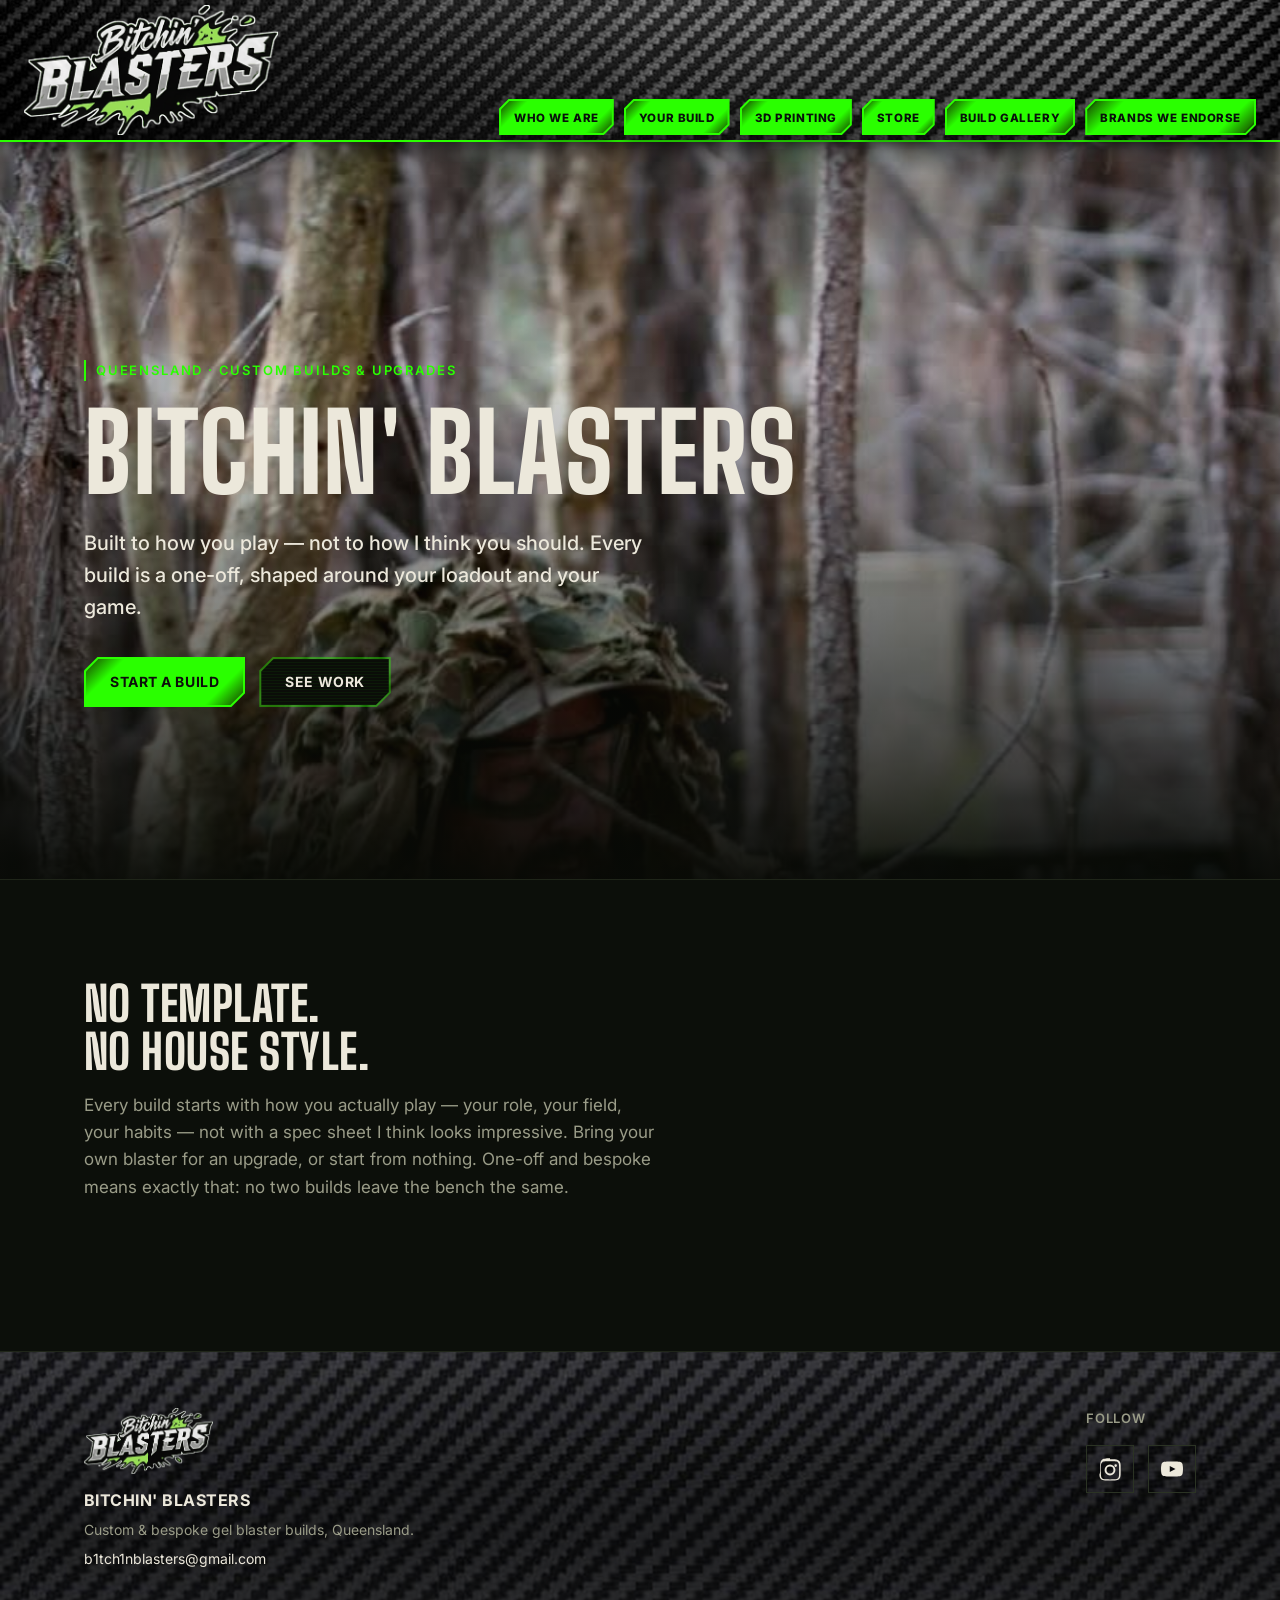
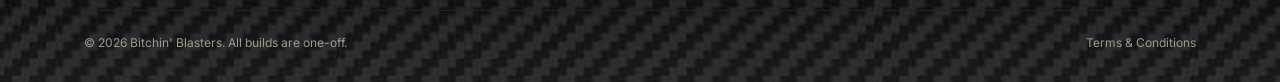
==== commit 23c0e987: "Add files via upload Final rendition of buttons/tiles" ====
--- a/index.html
+++ b/index.html
@@ -99,7 +99,7 @@
   .tile-inner{
     position:absolute; inset:2px; z-index:1;
     overflow:hidden;
-    clip-path: polygon(8px 0, 100% 0, 100% calc(100% - 8px), calc(100% - 8px) 100%, 0 100%, 0 8px);
+    clip-path: polygon(8.83px 0, 100% 0, 100% calc(100% - 8.83px), calc(100% - 8.83px) 100%, 0 100%, 0 8.83px);
   }
   .tile-gradient{
     position:absolute; inset:0;
@@ -162,44 +162,49 @@
   }
   .tile-sub-inner{
     position:relative; z-index:1;
-    margin:1.5px; padding:6px;
+    margin:1.5px; padding:10px;
+    display:flex; flex-direction:column; gap:10px;
     background:#0a0d08;
-    clip-path: polygon(8.5px 0, 100% 0, 100% calc(100% - 8.5px), calc(100% - 8.5px) 100%, 0 100%, 0 8.5px);
+    clip-path: polygon(9.12px 0, 100% 0, 100% calc(100% - 9.12px), calc(100% - 9.12px) 100%, 0 100%, 0 9.12px);
     overflow:hidden;
   }
   .tile-sub-inner::before{
     content:""; position:absolute; inset:0; z-index:0;
     background-image:url('[data-uri]');
     background-size:96px 96px;
-    opacity:.05; mix-blend-mode:screen; pointer-events:none;
+    opacity:.055; mix-blend-mode:screen; pointer-events:none;
   }
   .tile-sub-inner::after{
     content:""; position:absolute; inset:0; z-index:0; pointer-events:none;
-    background-image:repeating-linear-gradient(0deg, rgba(42,255,0,.05) 0px, rgba(42,255,0,.05) 1px, transparent 1px, transparent 3px);
+    background-image:repeating-linear-gradient(0deg, rgba(42,255,0,.055) 0px, rgba(42,255,0,.055) 1px, transparent 1px, transparent 3px);
   }
   .sub-link{
-    position:relative; display:block; margin:3px 0; z-index:1;
+    position:relative; display:block; z-index:1;
+    padding:4px 14px;
     font-size:13px; color:var(--text-dim); white-space:nowrap;
     text-decoration:none;
+    transition:color .15s ease;
   }
   .sub-link-border{
     position:absolute; inset:0; z-index:0;
-    background: var(--line);
+    background: rgba(42,255,0,.4);
     clip-path: polygon(6px 0, 100% 0, 100% calc(100% - 6px), calc(100% - 6px) 100%, 0 100%, 0 6px);
     transition:background .15s ease;
   }
-  .sub-link-inner{
-    position:relative; z-index:1; display:block;
-    margin:1px; padding:9px 14px;
+  .sub-link-fill{
+    position:absolute; inset:1px; z-index:0;
     background-color:#0a0d08;
-    clip-path: polygon(5px 0, 100% 0, 100% calc(100% - 5px), calc(100% - 5px) 100%, 0 100%, 0 5px);
-    transition:background-color .15s ease, background-image .3s ease, color .15s ease;
-  }
-  .sub-link:hover .sub-link-inner{
+    clip-path: polygon(5.41px 0, 100% 0, 100% calc(100% - 5.41px), calc(100% - 5.41px) 100%, 0 100%, 0 5.41px);
+    transition:background-color .15s ease, background-image .3s ease;
+  }
+  .sub-link-text{
+    position:relative; z-index:2;
+  }
+  .sub-link:hover .sub-link-fill{
     background-color:rgba(42,255,0,.06);
     background-image: radial-gradient(ellipse at center, rgba(42,255,0,1) 0%, rgba(42,255,0,0.65) 45%, rgba(42,255,0,0.25) 75%, rgba(42,255,0,0) 100%);
-    color:var(--lime);
-  }
+  }
+  .sub-link:hover{ color:#08110a; }
   .sub-link:hover .sub-link-border{ background:var(--lime); }
 
   /* ---------- BUTTONS ---------- */
@@ -208,12 +213,13 @@
     display:inline-flex; align-items:center; gap:8px; padding:14px 26px;
     font-weight:700; font-size:14px; letter-spacing:0.04em; text-transform:uppercase;
     border:none; cursor:pointer; background:transparent; color:var(--text);
-    transition:transform .15s ease;
+    transition:transform .15s ease, color .15s ease;
   }
   .btn:hover{ transform:translateY(-1px); }
+  .btn:not(.primary):hover{ color:#08110a; }
   .btn::before{
     content:""; position:absolute; inset:0; z-index:-2; pointer-events:none;
-    background:var(--line);
+    background:rgba(42,255,0,.4);
     clip-path: polygon(14px 0, 100% 0, 100% calc(100% - 14px), calc(100% - 14px) 100%, 0 100%, 0 14px);
     transition:background .2s ease;
   }
@@ -221,18 +227,18 @@
   .btn.primary::before{ background:var(--lime); }
   .btn::after{
     content:""; position:absolute; inset:2px; z-index:-1; pointer-events:none;
-    clip-path: polygon(12px 0, 100% 0, 100% calc(100% - 12px), calc(100% - 12px) 100%, 0 100%, 0 12px);
+    clip-path: polygon(12.83px 0, 100% 0, 100% calc(100% - 12.83px), calc(100% - 12.83px) 100%, 0 100%, 0 12.83px);
   }
   .btn:not(.primary)::after{
     background-color:#0a0d08;
     background-image:
-      repeating-linear-gradient(0deg, rgba(42,255,0,.05) 0px, rgba(42,255,0,.05) 1px, transparent 1px, transparent 3px);
+      repeating-linear-gradient(0deg, rgba(42,255,0,.055) 0px, rgba(42,255,0,.055) 1px, transparent 1px, transparent 3px);
     transition: background-image .3s ease;
   }
   .btn:not(.primary):hover::after{
     background-image:
       radial-gradient(ellipse at center, rgba(42,255,0,1) 0%, rgba(42,255,0,0.65) 45%, rgba(42,255,0,0.25) 75%, rgba(42,255,0,0) 100%),
-      repeating-linear-gradient(0deg, rgba(42,255,0,.05) 0px, rgba(42,255,0,.05) 1px, transparent 1px, transparent 3px);
+      repeating-linear-gradient(0deg, rgba(42,255,0,.055) 0px, rgba(42,255,0,.055) 1px, transparent 1px, transparent 3px);
   }
   .btn.primary{
     color:#0c0f0a;
@@ -439,10 +445,13 @@
     .tile-label{ font-size:9px; padding:8px 6px 7px; width:100%; text-align:center; white-space:normal; line-height:1.25; }
     .tile-glow{ inset: 4px 6px; }
     .tile-sub{
-      position:fixed; left:var(--sub-left, 20px); top:var(--sub-top, 140px);
+      position:absolute; top:100%; left:0;
       width:max-content; max-width:80vw;
       opacity:0; visibility:hidden; pointer-events:none;
       transition:opacity .18s ease, visibility .18s ease;
+    }
+    .nav-tile:nth-child(3n) .tile-sub{
+      left:auto; right:0;
     }
     .tile-sub.tile-sub-open{
       opacity:1; visibility:visible; pointer-events:auto;
@@ -481,9 +490,9 @@
     <div class="tile-sub">
       <span class="tile-sub-border"></span>
       <div class="tile-sub-inner">
-      <a href="who-we-are.html#why-we-build" class="sub-link"><span class="sub-link-border"></span><span class="sub-link-inner">Why We Build</span></a>
-      <a href="who-we-are.html#professional-history" class="sub-link"><span class="sub-link-border"></span><span class="sub-link-inner">Professional History</span></a>
-      <a href="who-we-are.html#our-promise" class="sub-link"><span class="sub-link-border"></span><span class="sub-link-inner">Our Promise</span></a>
+      <a href="who-we-are.html#why-we-build" class="sub-link"><span class="sub-link-border"></span><span class="sub-link-fill"></span><span class="sub-link-text">Why We Build</span></a>
+      <a href="who-we-are.html#professional-history" class="sub-link"><span class="sub-link-border"></span><span class="sub-link-fill"></span><span class="sub-link-text">Professional History</span></a>
+      <a href="who-we-are.html#our-promise" class="sub-link"><span class="sub-link-border"></span><span class="sub-link-fill"></span><span class="sub-link-text">Our Promise</span></a>
       </div>
     </div>
   </div>
@@ -497,9 +506,9 @@
     <div class="tile-sub">
       <span class="tile-sub-border"></span>
       <div class="tile-sub-inner">
-      <a href="your-build.html#dream-build" class="sub-link"><span class="sub-link-border"></span><span class="sub-link-inner">Dream Build</span></a>
-      <a href="your-build.html#level-up" class="sub-link"><span class="sub-link-border"></span><span class="sub-link-inner">Level Up My Blaster</span></a>
-      <a href="your-build.html#other-enquiries" class="sub-link"><span class="sub-link-border"></span><span class="sub-link-inner">Other Enquiries</span></a>
+      <a href="your-build.html#dream-build" class="sub-link"><span class="sub-link-border"></span><span class="sub-link-fill"></span><span class="sub-link-text">Dream Build</span></a>
+      <a href="your-build.html#level-up" class="sub-link"><span class="sub-link-border"></span><span class="sub-link-fill"></span><span class="sub-link-text">Level Up My Blaster</span></a>
+      <a href="your-build.html#other-enquiries" class="sub-link"><span class="sub-link-border"></span><span class="sub-link-fill"></span><span class="sub-link-text">Other Enquiries</span></a>
       </div>
     </div>
   </div>
@@ -513,9 +522,9 @@
     <div class="tile-sub">
       <span class="tile-sub-border"></span>
       <div class="tile-sub-inner">
-      <a href="3d-printing.html#in-stock" class="sub-link"><span class="sub-link-border"></span><span class="sub-link-inner">In Stock</span></a>
-      <a href="3d-printing.html#print-to-order" class="sub-link"><span class="sub-link-border"></span><span class="sub-link-inner">Print to Order</span></a>
-      <a href="3d-printing.html#request-a-print" class="sub-link"><span class="sub-link-border"></span><span class="sub-link-inner">Request a Print</span></a>
+      <a href="3d-printing.html#in-stock" class="sub-link"><span class="sub-link-border"></span><span class="sub-link-fill"></span><span class="sub-link-text">In Stock</span></a>
+      <a href="3d-printing.html#print-to-order" class="sub-link"><span class="sub-link-border"></span><span class="sub-link-fill"></span><span class="sub-link-text">Print to Order</span></a>
+      <a href="3d-printing.html#request-a-print" class="sub-link"><span class="sub-link-border"></span><span class="sub-link-fill"></span><span class="sub-link-text">Request a Print</span></a>
       </div>
     </div>
   </div>
@@ -529,9 +538,9 @@
     <div class="tile-sub">
       <span class="tile-sub-border"></span>
       <div class="tile-sub-inner">
-      <a href="store.html#amazon-consumables" class="sub-link"><span class="sub-link-border"></span><span class="sub-link-inner">Amazon for Consumables</span></a>
-      <a href="store.html#spare-deals" class="sub-link"><span class="sub-link-border"></span><span class="sub-link-inner">Spare Deals</span></a>
-      <a href="store.html#used-blasters" class="sub-link"><span class="sub-link-border"></span><span class="sub-link-inner">Used Blasters</span></a>
+      <a href="store.html#amazon-consumables" class="sub-link"><span class="sub-link-border"></span><span class="sub-link-fill"></span><span class="sub-link-text">Amazon for Consumables</span></a>
+      <a href="store.html#spare-deals" class="sub-link"><span class="sub-link-border"></span><span class="sub-link-fill"></span><span class="sub-link-text">Spare Deals</span></a>
+      <a href="store.html#used-blasters" class="sub-link"><span class="sub-link-border"></span><span class="sub-link-fill"></span><span class="sub-link-text">Used Blasters</span></a>
       </div>
     </div>
   </div>
@@ -545,9 +554,9 @@
     <div class="tile-sub">
       <span class="tile-sub-border"></span>
       <div class="tile-sub-inner">
-      <a href="build-gallery.html#the-builds" class="sub-link"><span class="sub-link-border"></span><span class="sub-link-inner">The Builds</span></a>
-      <a href="build-gallery.html#in-play" class="sub-link"><span class="sub-link-border"></span><span class="sub-link-inner">In Play</span></a>
-      <a href="build-gallery.html#videos" class="sub-link"><span class="sub-link-border"></span><span class="sub-link-inner">Videos</span></a>
+      <a href="build-gallery.html#the-builds" class="sub-link"><span class="sub-link-border"></span><span class="sub-link-fill"></span><span class="sub-link-text">The Builds</span></a>
+      <a href="build-gallery.html#in-play" class="sub-link"><span class="sub-link-border"></span><span class="sub-link-fill"></span><span class="sub-link-text">In Play</span></a>
+      <a href="build-gallery.html#videos" class="sub-link"><span class="sub-link-border"></span><span class="sub-link-fill"></span><span class="sub-link-text">Videos</span></a>
       </div>
     </div>
   </div>
@@ -561,9 +570,9 @@
     <div class="tile-sub">
       <span class="tile-sub-border"></span>
       <div class="tile-sub-inner">
-      <a href="brands.html#recommended-parts" class="sub-link"><span class="sub-link-border"></span><span class="sub-link-inner">Recommended Parts</span></a>
-      <a href="brands.html#trusted-suppliers" class="sub-link"><span class="sub-link-border"></span><span class="sub-link-inner">Trusted Suppliers</span></a>
-      <a href="brands.html#brands-we-stand-by" class="sub-link"><span class="sub-link-border"></span><span class="sub-link-inner">Brands We Stand By</span></a>
+      <a href="brands.html#recommended-parts" class="sub-link"><span class="sub-link-border"></span><span class="sub-link-fill"></span><span class="sub-link-text">Recommended Parts</span></a>
+      <a href="brands.html#trusted-suppliers" class="sub-link"><span class="sub-link-border"></span><span class="sub-link-fill"></span><span class="sub-link-text">Trusted Suppliers</span></a>
+      <a href="brands.html#brands-we-stand-by" class="sub-link"><span class="sub-link-border"></span><span class="sub-link-fill"></span><span class="sub-link-text">Brands We Stand By</span></a>
       </div>
     </div>
   </div>
@@ -652,18 +661,6 @@
       e.preventDefault();
       closeAllTiles();
       label.classList.add('tile-open');
-
-      const tileRect = label.getBoundingClientRect();
-      const isRightColumn = (index % 3) === 2; // 3rd and 6th tile in the 3-column mobile grid
-
-      if (isRightColumn) {
-        sub.style.left = 'auto';
-        sub.style.right = (window.innerWidth - tileRect.right) + 'px';
-      } else {
-        sub.style.right = 'auto';
-        sub.style.left = tileRect.left + 'px';
-      }
-      sub.style.top = tileRect.bottom + 'px';
       sub.classList.add('tile-sub-open');
     });
 
